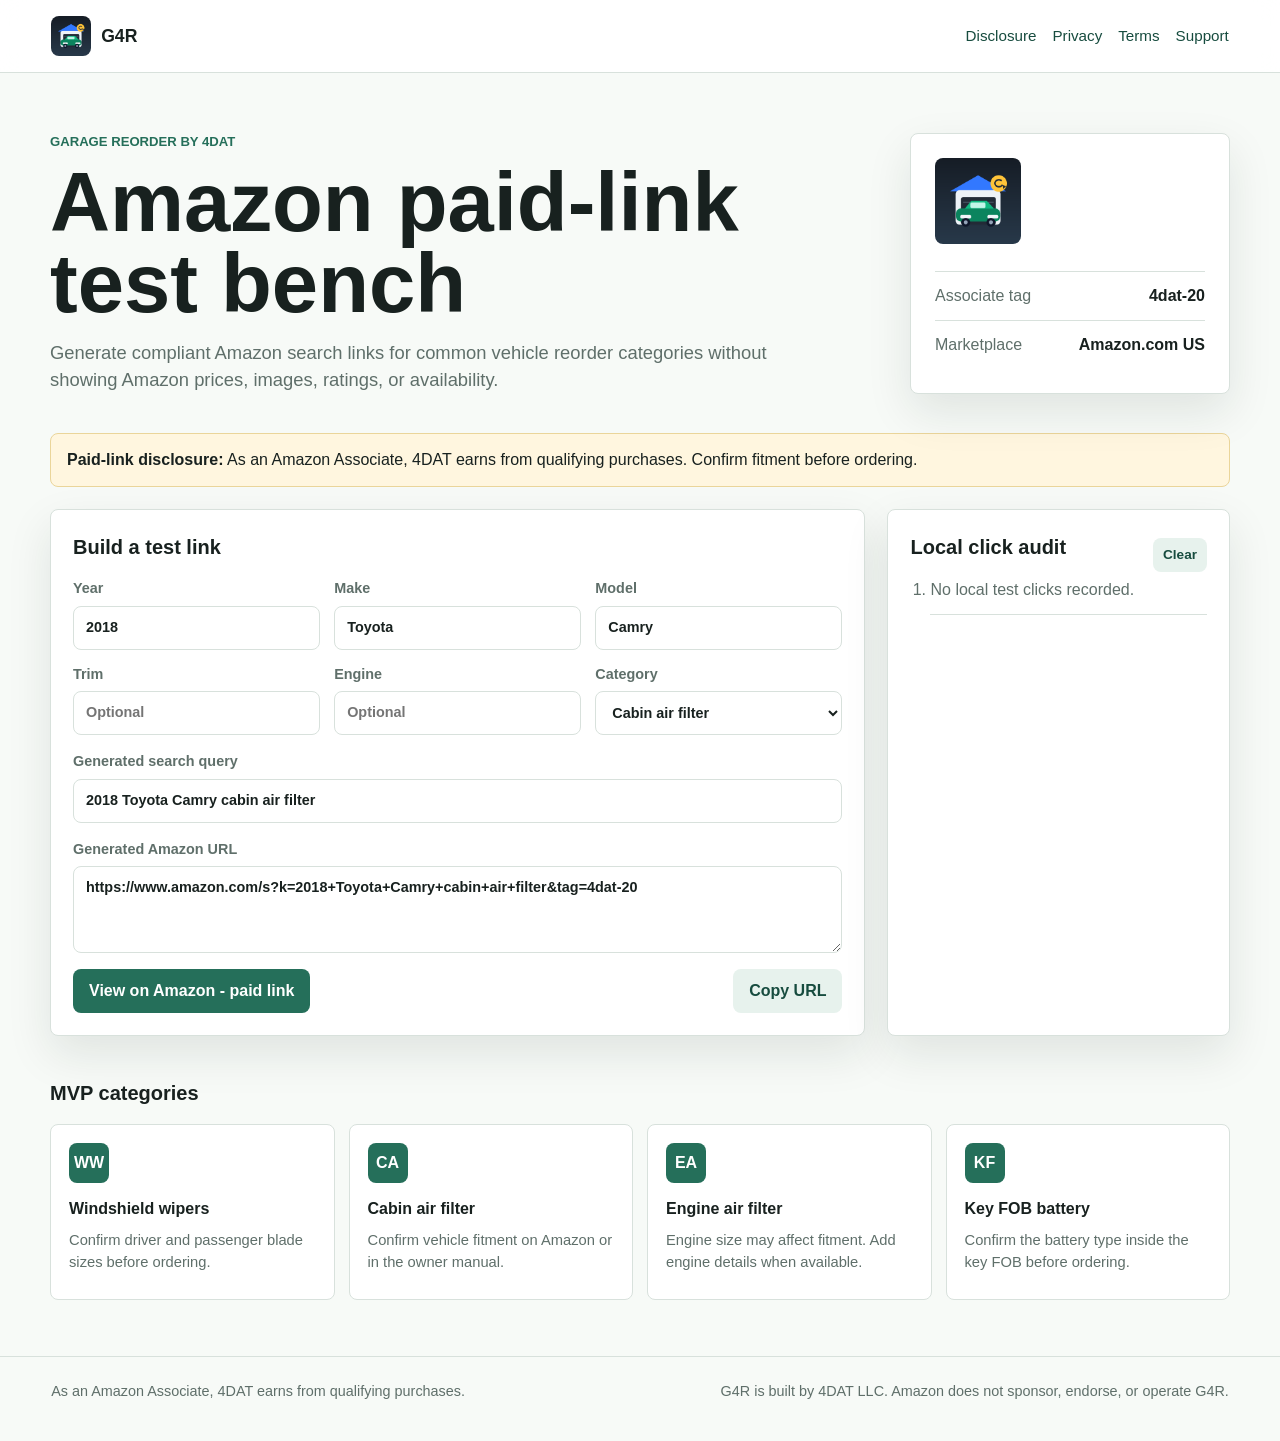
==== index.html @ 72e26c0c "Initial static website commit" ====
<!doctype html>
<html lang="en">
  <head>
    <meta charset="utf-8">
    <meta name="viewport" content="width=device-width, initial-scale=1">
    <title>G4R Amazon Link Tester</title>
    <meta name="description" content="Garage Reorder by 4DAT Amazon affiliate search-link tester.">
    <link rel="stylesheet" href="./styles.css">
  </head>
  <body>
    <header class="site-header">
      <a class="brand" href="./index.html" aria-label="G4R home">
        <img src="./assets/g4r-icon.png" alt="" width="40" height="40">
        <span>G4R</span>
      </a>
      <nav aria-label="Site">
        <a href="./affiliate-disclosure.html">Disclosure</a>
        <a href="./privacy.html">Privacy</a>
        <a href="./terms.html">Terms</a>
        <a href="./support.html">Support</a>
      </nav>
    </header>

    <main>
      <section class="hero">
        <div>
          <p class="eyebrow">Garage Reorder by 4DAT</p>
          <h1>Amazon paid-link test bench</h1>
          <p class="lede">Generate compliant Amazon search links for common vehicle reorder categories without showing Amazon prices, images, ratings, or availability.</p>
        </div>
        <div class="hero-panel" aria-label="Affiliate link standard">
          <img src="./assets/g4r-icon.png" alt="" width="86" height="86">
          <dl>
            <div>
              <dt>Associate tag</dt>
              <dd id="tagValue">4dat-20</dd>
            </div>
            <div>
              <dt>Marketplace</dt>
              <dd>Amazon.com US</dd>
            </div>
          </dl>
        </div>
      </section>

      <section class="notice" aria-label="Affiliate disclosure">
        <strong>Paid-link disclosure:</strong> As an Amazon Associate, 4DAT earns from qualifying purchases. Confirm fitment before ordering.
      </section>

      <section class="tester" aria-labelledby="tester-title">
        <div class="form-panel">
          <h2 id="tester-title">Build a test link</h2>
          <form id="linkForm">
            <div class="field-grid">
              <label>
                Year
                <input id="year" name="year" inputmode="numeric" autocomplete="off" value="2018">
              </label>
              <label>
                Make
                <input id="make" name="make" autocomplete="organization" value="Toyota">
              </label>
              <label>
                Model
                <input id="model" name="model" autocomplete="off" value="Camry">
              </label>
              <label>
                Trim
                <input id="trim" name="trim" autocomplete="off" placeholder="Optional">
              </label>
              <label>
                Engine
                <input id="engine" name="engine" autocomplete="off" placeholder="Optional">
              </label>
              <label>
                Category
                <select id="category" name="category">
                  <option value="windshieldWipers">Windshield wipers</option>
                  <option value="cabinAirFilter" selected>Cabin air filter</option>
                  <option value="engineAirFilter">Engine air filter</option>
                  <option value="keyFobBattery">Key FOB battery</option>
                </select>
              </label>
            </div>

            <label>
              Generated search query
              <input id="query" name="query" readonly>
            </label>

            <label>
              Generated Amazon URL
              <textarea id="urlOutput" name="urlOutput" readonly rows="3"></textarea>
            </label>

            <div class="actions">
              <button type="button" id="openLink">View on Amazon - paid link</button>
              <button type="button" class="secondary" id="copyLink">Copy URL</button>
            </div>
          </form>
        </div>

        <aside class="audit-panel" aria-labelledby="audit-title">
          <div class="panel-header">
            <h2 id="audit-title">Local click audit</h2>
            <button type="button" class="icon-button" id="clearLog" aria-label="Clear audit log">Clear</button>
          </div>
          <ol id="auditLog"></ol>
        </aside>
      </section>

      <section class="categories" aria-labelledby="categories-title">
        <h2 id="categories-title">MVP categories</h2>
        <div class="category-grid" id="categoryCards"></div>
      </section>
    </main>

    <footer>
      <p>As an Amazon Associate, 4DAT earns from qualifying purchases.</p>
      <p>G4R is built by 4DAT LLC. Amazon does not sponsor, endorse, or operate G4R.</p>
    </footer>

    <script src="./app.js"></script>
  </body>
</html>
---- styles.css ----
:root {
  color-scheme: light;
  --ink: #18211f;
  --muted: #5f6f6a;
  --line: #d8e1dc;
  --paper: #f7faf7;
  --panel: #ffffff;
  --accent: #256f5a;
  --accent-strong: #174c3f;
  --warn-bg: #fff6df;
  --warn-line: #ead59a;
  --shadow: 0 18px 45px rgba(21, 39, 33, 0.1);
}

* {
  box-sizing: border-box;
}

body {
  margin: 0;
  background: var(--paper);
  color: var(--ink);
  font-family: -apple-system, BlinkMacSystemFont, "Segoe UI", sans-serif;
  line-height: 1.5;
}

a {
  color: var(--accent-strong);
  text-decoration: none;
}

a:hover {
  text-decoration: underline;
}

.site-header {
  display: flex;
  align-items: center;
  justify-content: space-between;
  gap: 24px;
  padding: 16px clamp(18px, 4vw, 56px);
  border-bottom: 1px solid var(--line);
  background: rgba(255, 255, 255, 0.9);
  position: sticky;
  top: 0;
  z-index: 5;
  backdrop-filter: blur(12px);
}

.brand {
  display: inline-flex;
  align-items: center;
  gap: 10px;
  color: var(--ink);
  font-weight: 800;
  font-size: 1.1rem;
}

.brand img,
.hero-panel img {
  border-radius: 8px;
}

nav {
  display: flex;
  flex-wrap: wrap;
  gap: 16px;
  font-size: 0.95rem;
}

main {
  width: min(1180px, calc(100% - 32px));
  margin: 0 auto;
}

.hero {
  min-height: 360px;
  display: grid;
  grid-template-columns: minmax(0, 1fr) 320px;
  gap: 36px;
  align-items: center;
  padding: 48px 0 28px;
}

.eyebrow {
  margin: 0 0 10px;
  color: var(--accent);
  font-weight: 800;
  text-transform: uppercase;
  letter-spacing: 0;
  font-size: 0.82rem;
}

h1,
h2,
p {
  margin-top: 0;
}

h1 {
  max-width: 760px;
  margin-bottom: 14px;
  font-size: clamp(2.4rem, 7vw, 5.2rem);
  line-height: 0.98;
  letter-spacing: 0;
}

h2 {
  margin-bottom: 16px;
  font-size: 1.25rem;
  letter-spacing: 0;
}

.lede {
  max-width: 720px;
  margin-bottom: 0;
  color: var(--muted);
  font-size: 1.15rem;
}

.hero-panel,
.form-panel,
.audit-panel {
  background: var(--panel);
  border: 1px solid var(--line);
  border-radius: 8px;
  box-shadow: var(--shadow);
}

.hero-panel {
  padding: 24px;
}

dl {
  margin: 20px 0 0;
}

.hero-panel div {
  display: flex;
  justify-content: space-between;
  gap: 20px;
  padding: 12px 0;
  border-top: 1px solid var(--line);
}

dt {
  color: var(--muted);
}

dd {
  margin: 0;
  font-weight: 800;
}

.notice {
  padding: 14px 16px;
  margin-bottom: 22px;
  background: var(--warn-bg);
  border: 1px solid var(--warn-line);
  border-radius: 8px;
}

.tester {
  display: grid;
  grid-template-columns: minmax(0, 1fr) minmax(300px, 0.42fr);
  gap: 22px;
}

.form-panel,
.audit-panel {
  padding: 22px;
}

form {
  display: grid;
  gap: 16px;
}

.field-grid {
  display: grid;
  grid-template-columns: repeat(3, minmax(0, 1fr));
  gap: 14px;
}

label {
  display: grid;
  gap: 6px;
  color: var(--muted);
  font-size: 0.9rem;
  font-weight: 700;
}

input,
select,
textarea {
  width: 100%;
  min-height: 44px;
  border: 1px solid var(--line);
  border-radius: 8px;
  padding: 10px 12px;
  color: var(--ink);
  background: #fff;
  font: inherit;
}

textarea {
  resize: vertical;
}

input:focus,
select:focus,
textarea:focus {
  outline: 3px solid rgba(37, 111, 90, 0.18);
  border-color: var(--accent);
}

.actions,
.panel-header {
  display: flex;
  align-items: center;
  gap: 12px;
  justify-content: space-between;
}

button {
  min-height: 44px;
  border: 0;
  border-radius: 8px;
  padding: 0 16px;
  color: #fff;
  background: var(--accent);
  font: inherit;
  font-weight: 800;
  cursor: pointer;
}

button:hover {
  background: var(--accent-strong);
}

.secondary,
.icon-button {
  color: var(--accent-strong);
  background: #e7f2ed;
}

.secondary:hover,
.icon-button:hover {
  background: #d6e8e0;
}

.icon-button {
  min-height: 34px;
  padding: 0 10px;
  font-size: 0.85rem;
}

#auditLog {
  display: grid;
  gap: 12px;
  margin: 0;
  padding-left: 20px;
}

#auditLog li {
  padding-bottom: 12px;
  border-bottom: 1px solid var(--line);
  color: var(--muted);
}

#auditLog code {
  display: block;
  margin-top: 4px;
  overflow-wrap: anywhere;
  color: var(--ink);
  font-size: 0.78rem;
}

.categories {
  padding: 42px 0 56px;
}

.category-grid {
  display: grid;
  grid-template-columns: repeat(4, minmax(0, 1fr));
  gap: 14px;
}

.category-card {
  min-height: 176px;
  padding: 18px;
  background: #fff;
  border: 1px solid var(--line);
  border-radius: 8px;
}

.category-card strong {
  display: block;
  margin-bottom: 8px;
  font-size: 1rem;
}

.category-card p {
  margin-bottom: 0;
  color: var(--muted);
  font-size: 0.92rem;
}

.category-card .symbol {
  display: grid;
  place-items: center;
  width: 40px;
  height: 40px;
  margin-bottom: 14px;
  border-radius: 8px;
  color: #fff;
  background: var(--accent);
  font-weight: 900;
}

footer {
  display: flex;
  justify-content: space-between;
  gap: 24px;
  padding: 24px clamp(18px, 4vw, 56px);
  border-top: 1px solid var(--line);
  color: var(--muted);
  font-size: 0.9rem;
}

.policy {
  max-width: 820px;
  padding: 46px 0 64px;
}

.policy h1 {
  font-size: clamp(2rem, 5vw, 3.6rem);
}

.policy section {
  margin-top: 28px;
}

@media (max-width: 860px) {
  .site-header,
  footer,
  .actions {
    align-items: flex-start;
    flex-direction: column;
  }

  .hero,
  .tester {
    grid-template-columns: 1fr;
  }

  .field-grid,
  .category-grid {
    grid-template-columns: 1fr 1fr;
  }
}

@media (max-width: 560px) {
  .field-grid,
  .category-grid {
    grid-template-columns: 1fr;
  }

  button {
    width: 100%;
  }
}
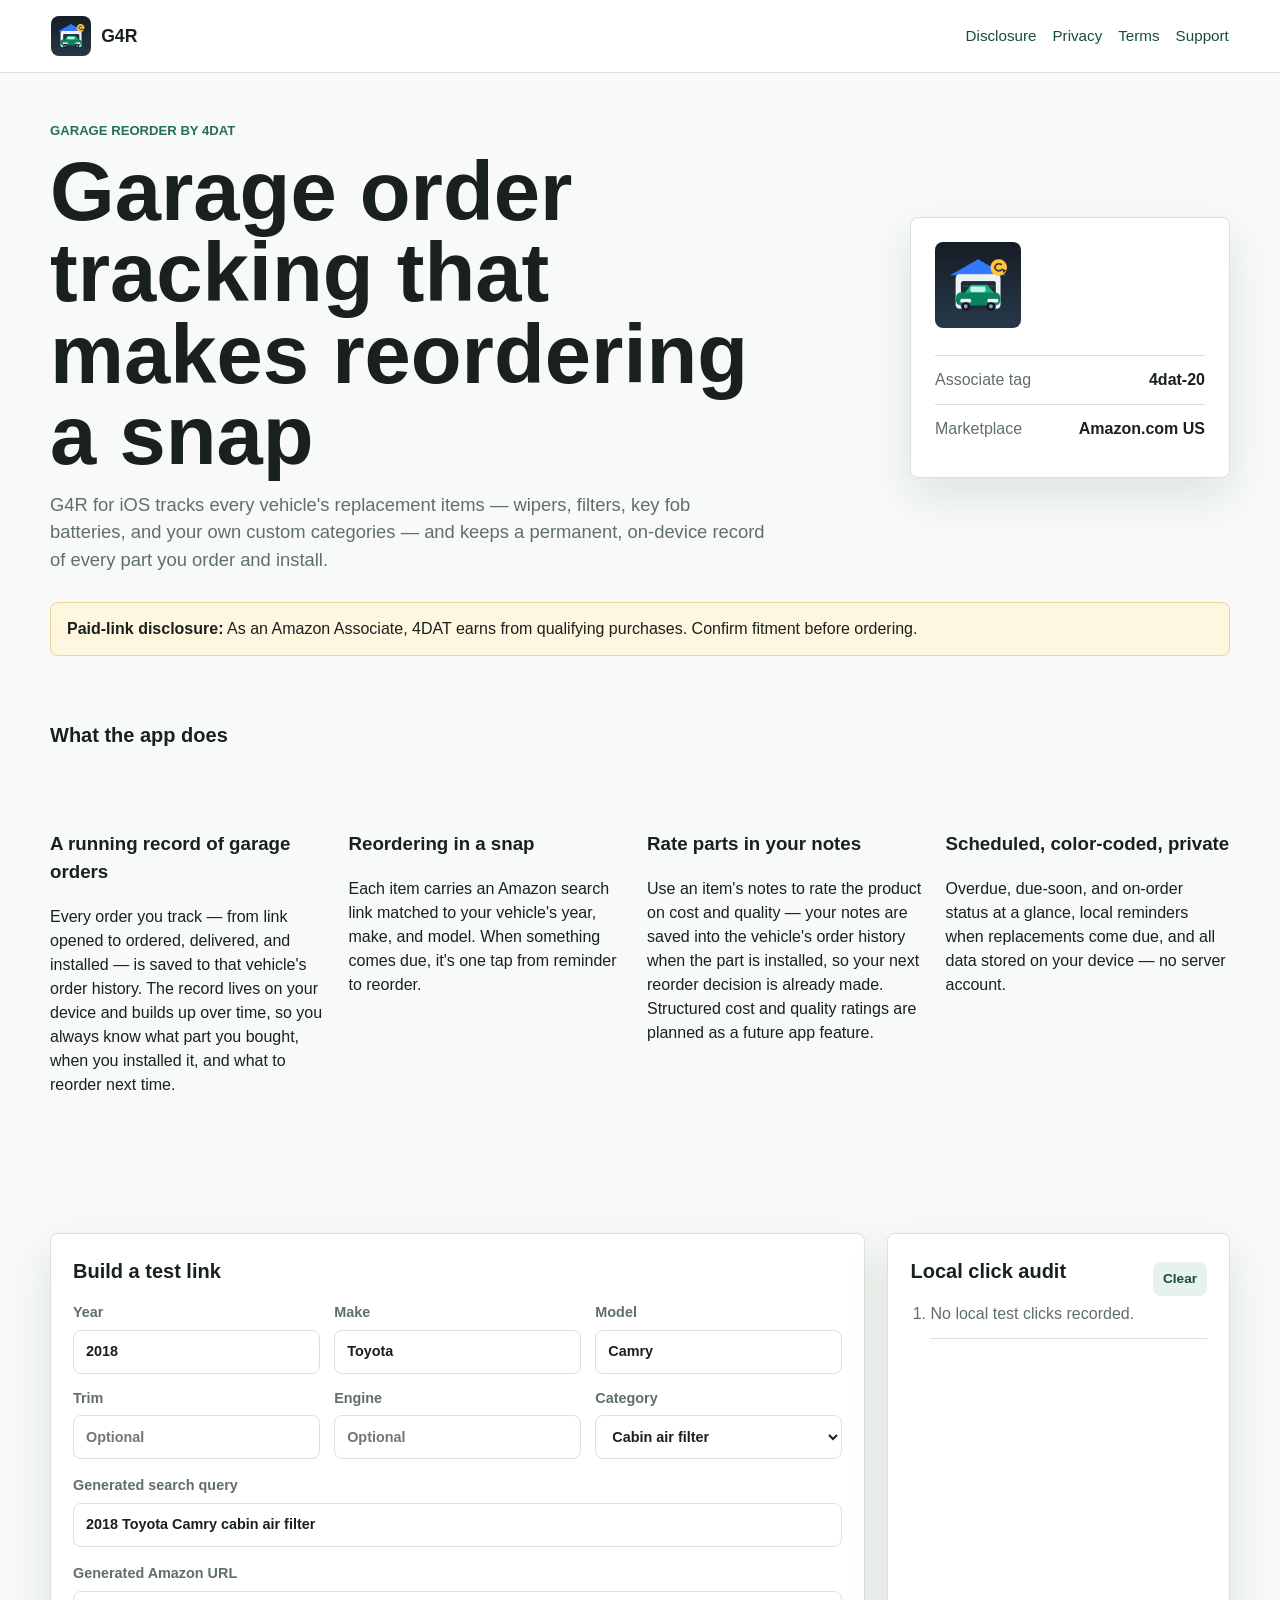
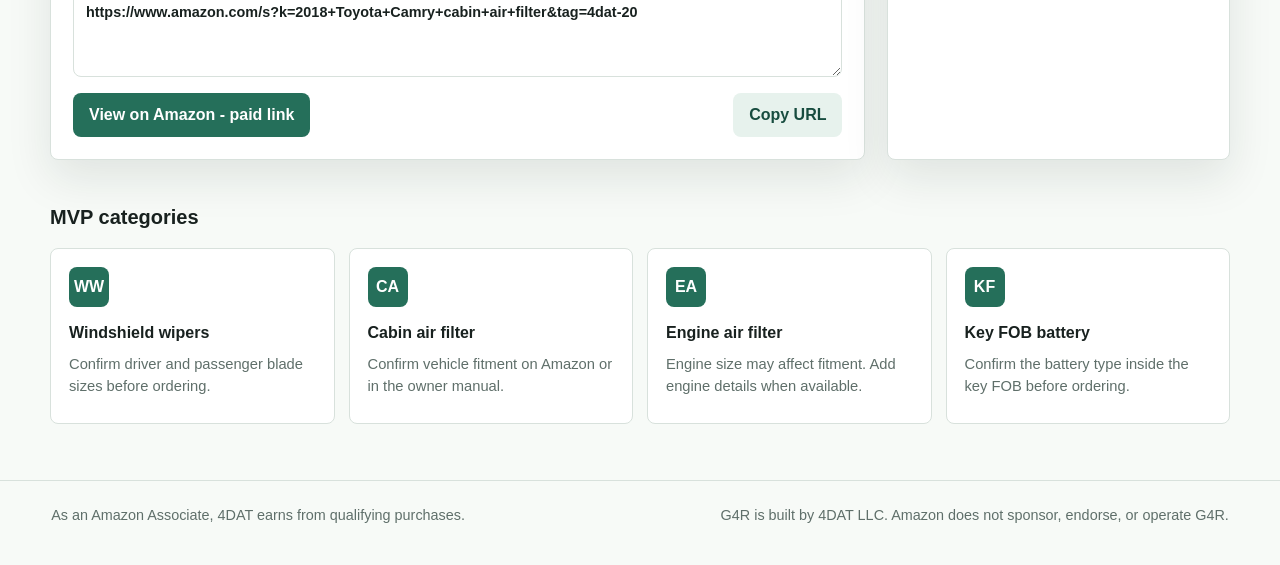
==== commit a708351e: "Reposition site as garage order tracking app with order history and notes ratings Co-Authored-By: Cl" ====
--- a/index.html
+++ b/index.html
@@ -3,8 +3,8 @@
   <head>
     <meta charset="utf-8">
     <meta name="viewport" content="width=device-width, initial-scale=1">
-    <title>G4R Amazon Link Tester</title>
-    <meta name="description" content="Garage Reorder by 4DAT Amazon affiliate search-link tester.">
+    <title>G4R — Garage Order Tracking</title>
+    <meta name="description" content="Garage Reorder (G4R) is a garage order tracking app for iOS that keeps a running record of the parts you order and install on every vehicle — and makes reordering a snap.">
     <link rel="stylesheet" href="./styles.css">
   </head>
   <body>
@@ -25,8 +25,8 @@
       <section class="hero">
         <div>
           <p class="eyebrow">Garage Reorder by 4DAT</p>
-          <h1>Amazon paid-link test bench</h1>
-          <p class="lede">Generate compliant Amazon search links for common vehicle reorder categories without showing Amazon prices, images, ratings, or availability.</p>
+          <h1>Garage order tracking that makes reordering a snap</h1>
+          <p class="lede">G4R for iOS tracks every vehicle's replacement items — wipers, filters, key fob batteries, and your own custom categories — and keeps a permanent, on-device record of every part you order and install.</p>
         </div>
         <div class="hero-panel" aria-label="Affiliate link standard">
           <img src="./assets/g4r-icon.png" alt="" width="86" height="86">
@@ -45,6 +45,28 @@
 
       <section class="notice" aria-label="Affiliate disclosure">
         <strong>Paid-link disclosure:</strong> As an Amazon Associate, 4DAT earns from qualifying purchases. Confirm fitment before ordering.
+      </section>
+
+      <section class="categories" aria-labelledby="features-title">
+        <h2 id="features-title">What the app does</h2>
+        <div class="category-grid">
+          <article class="policy">
+            <h3>A running record of garage orders</h3>
+            <p>Every order you track — from link opened to ordered, delivered, and installed — is saved to that vehicle's order history. The record lives on your device and builds up over time, so you always know what part you bought, when you installed it, and what to reorder next time.</p>
+          </article>
+          <article class="policy">
+            <h3>Reordering in a snap</h3>
+            <p>Each item carries an Amazon search link matched to your vehicle's year, make, and model. When something comes due, it's one tap from reminder to reorder.</p>
+          </article>
+          <article class="policy">
+            <h3>Rate parts in your notes</h3>
+            <p>Use an item's notes to rate the product on cost and quality — your notes are saved into the vehicle's order history when the part is installed, so your next reorder decision is already made. Structured cost and quality ratings are planned as a future app feature.</p>
+          </article>
+          <article class="policy">
+            <h3>Scheduled, color-coded, private</h3>
+            <p>Overdue, due-soon, and on-order status at a glance, local reminders when replacements come due, and all data stored on your device — no server account.</p>
+          </article>
+        </div>
       </section>
 
       <section class="tester" aria-labelledby="tester-title">
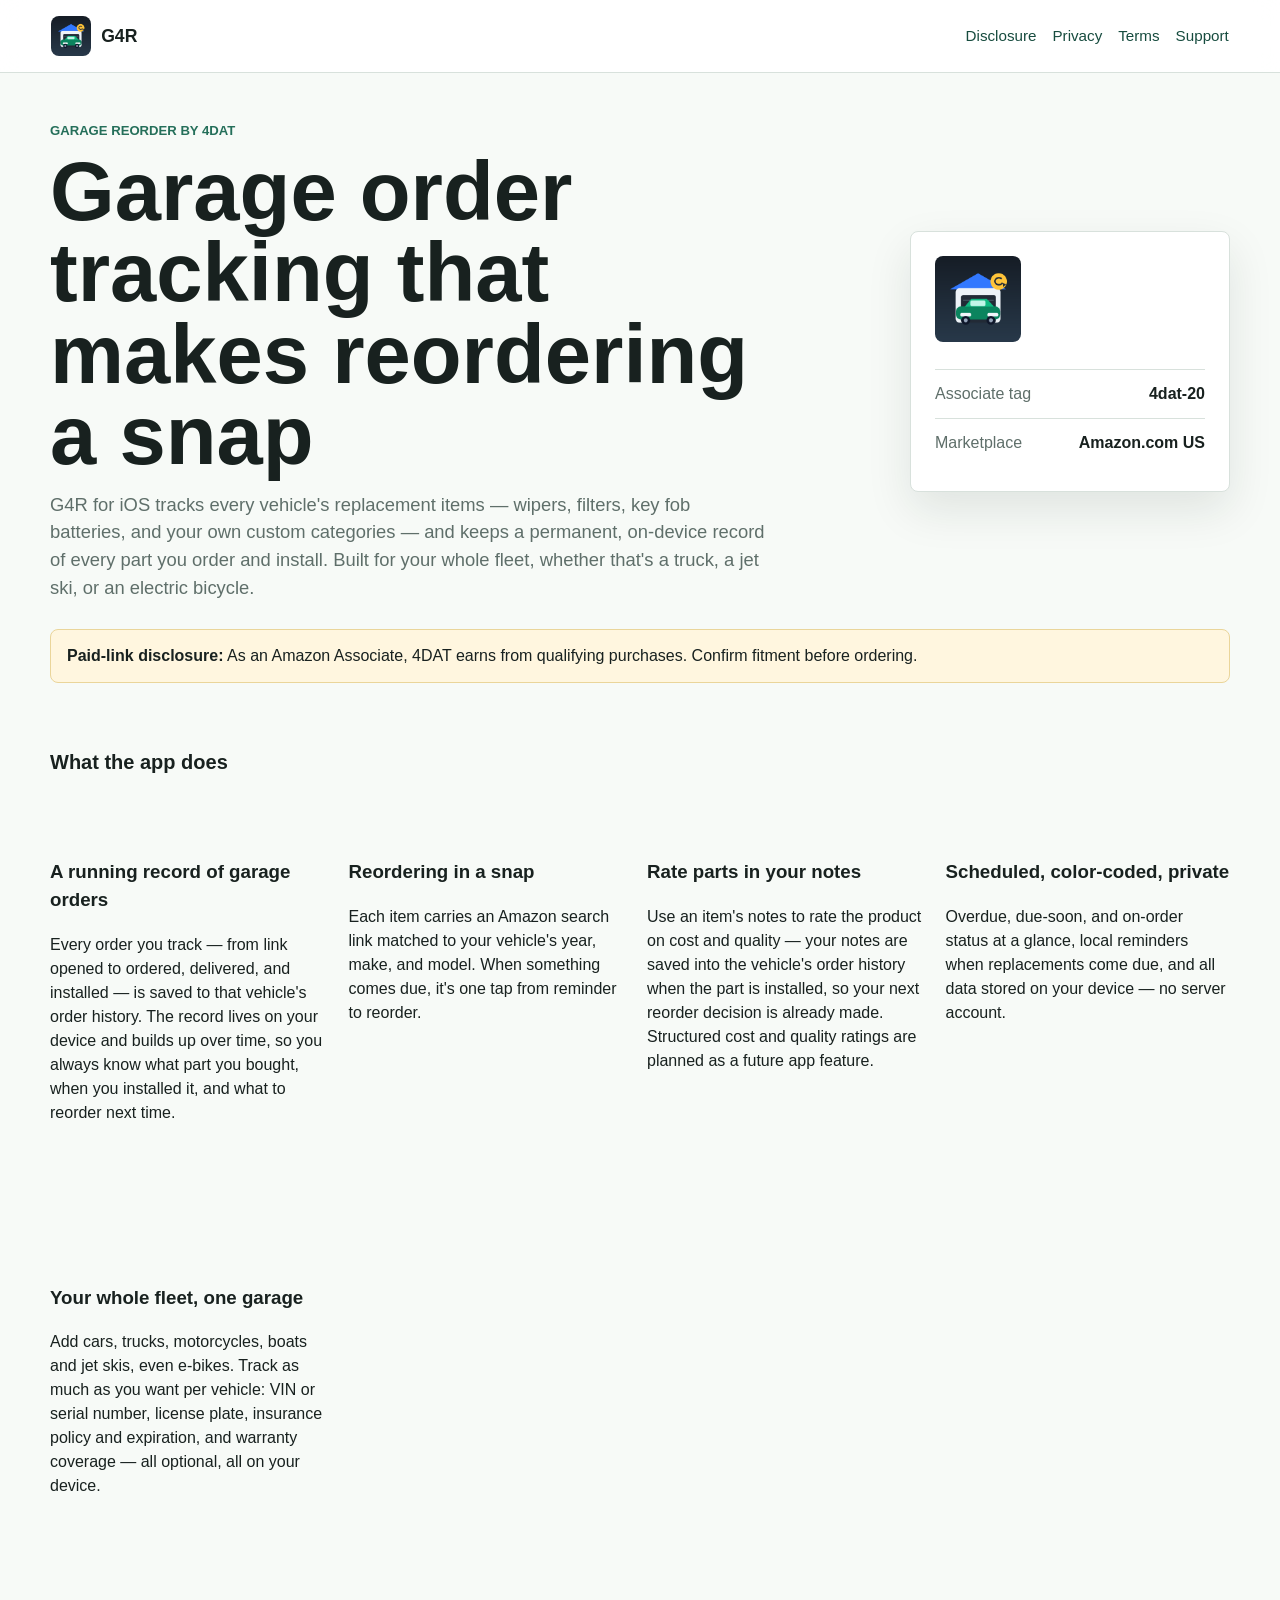
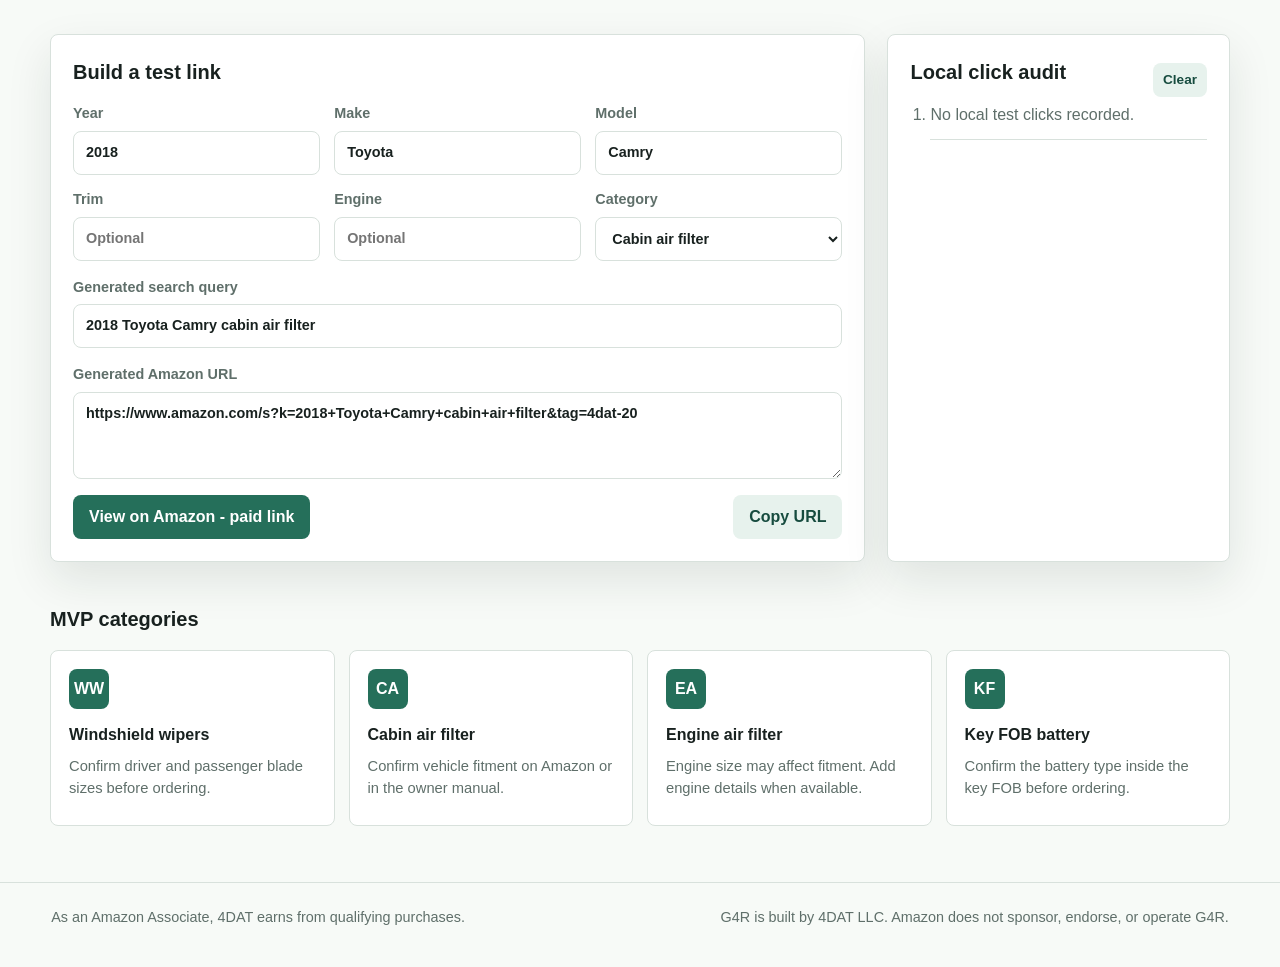
==== commit e447f1ac: "Reposition site as garage order tracking app and add fleet coverage Co-Authored-By: Claude Fable 5 <" ====
--- a/index.html
+++ b/index.html
@@ -26,7 +26,7 @@
         <div>
           <p class="eyebrow">Garage Reorder by 4DAT</p>
           <h1>Garage order tracking that makes reordering a snap</h1>
-          <p class="lede">G4R for iOS tracks every vehicle's replacement items — wipers, filters, key fob batteries, and your own custom categories — and keeps a permanent, on-device record of every part you order and install.</p>
+          <p class="lede">G4R for iOS tracks every vehicle's replacement items — wipers, filters, key fob batteries, and your own custom categories — and keeps a permanent, on-device record of every part you order and install. Built for your whole fleet, whether that's a truck, a jet ski, or an electric bicycle.</p>
         </div>
         <div class="hero-panel" aria-label="Affiliate link standard">
           <img src="./assets/g4r-icon.png" alt="" width="86" height="86">
@@ -65,6 +65,10 @@
           <article class="policy">
             <h3>Scheduled, color-coded, private</h3>
             <p>Overdue, due-soon, and on-order status at a glance, local reminders when replacements come due, and all data stored on your device — no server account.</p>
+          </article>
+          <article class="policy">
+            <h3>Your whole fleet, one garage</h3>
+            <p>Add cars, trucks, motorcycles, boats and jet skis, even e-bikes. Track as much as you want per vehicle: VIN or serial number, license plate, insurance policy and expiration, and warranty coverage — all optional, all on your device.</p>
           </article>
         </div>
       </section>
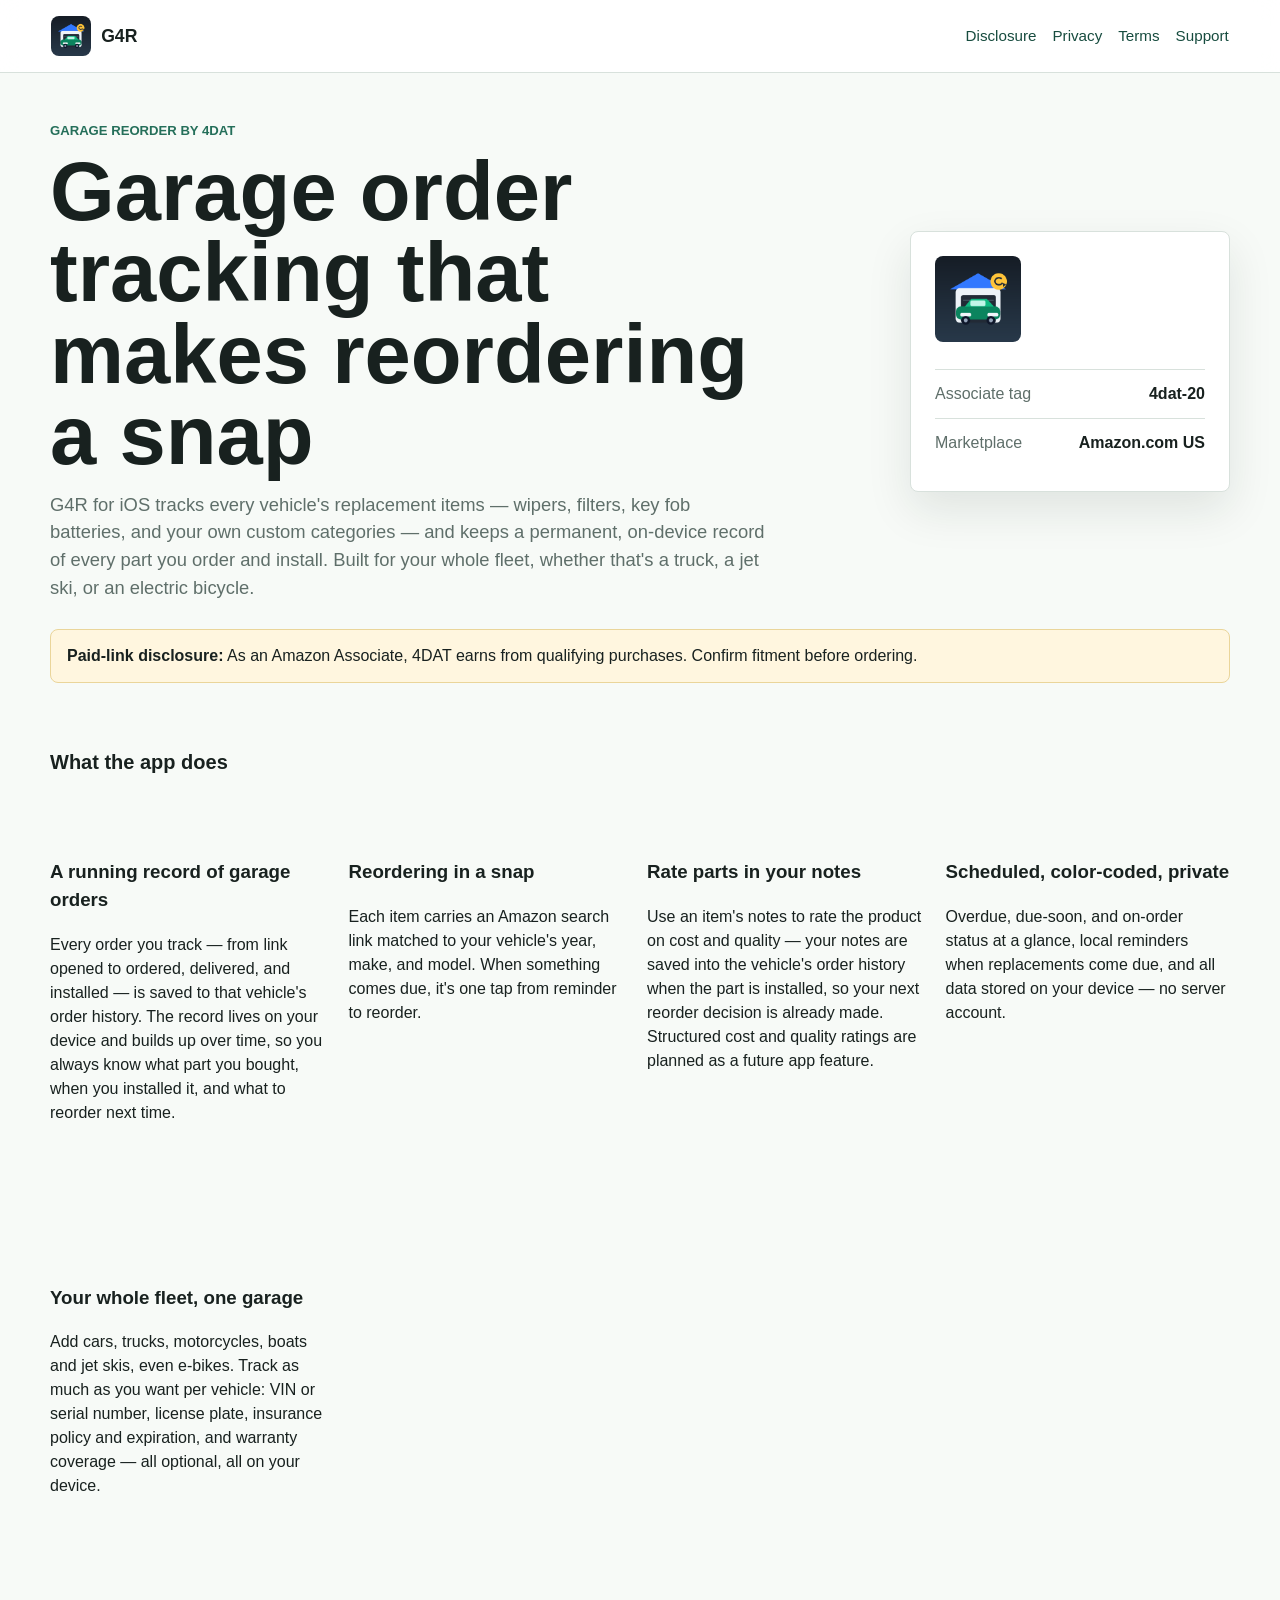
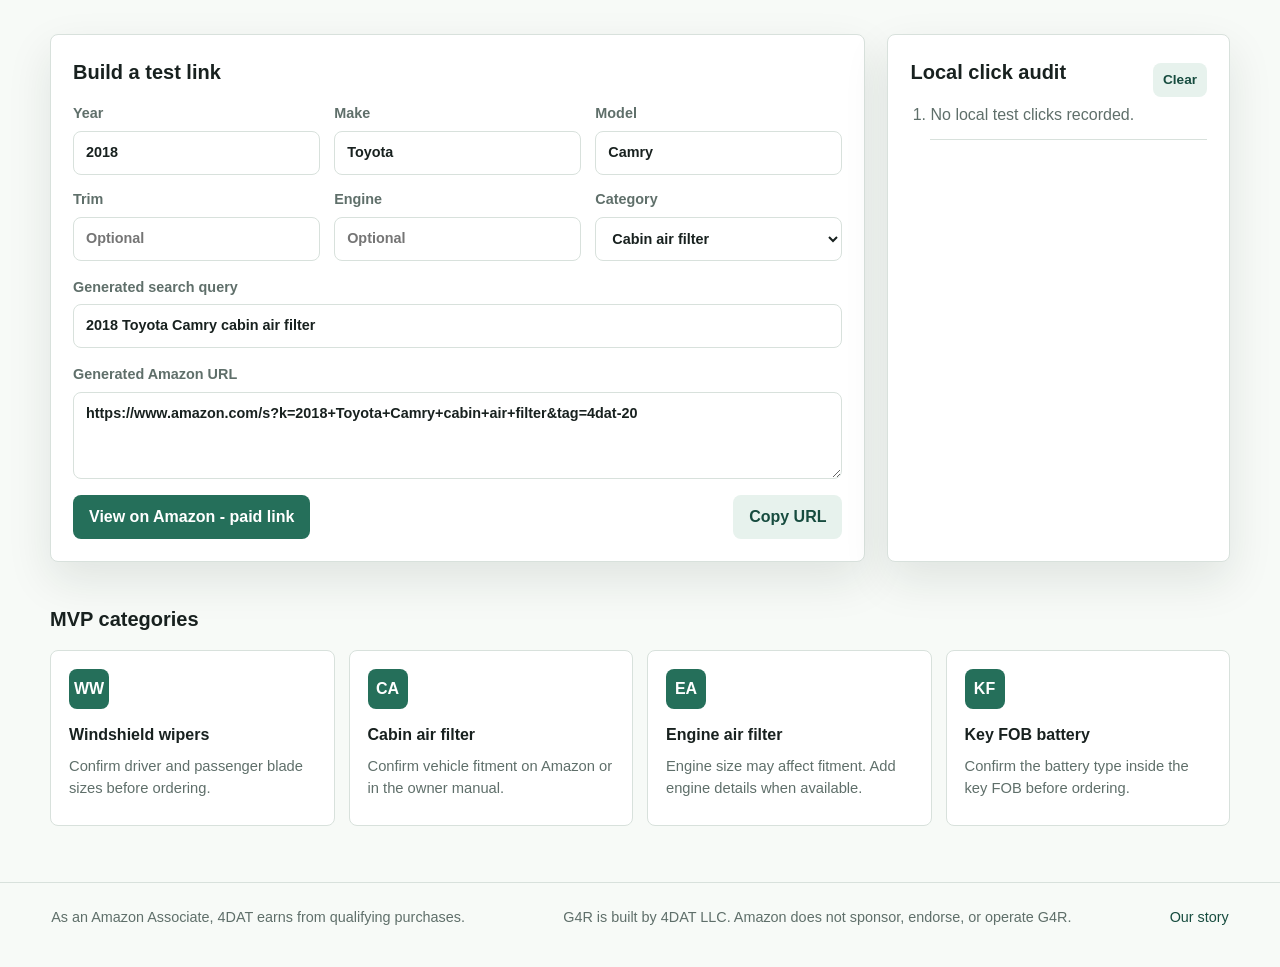
==== commit 884c9085: "g4r web: shared 4DAT story page Co-Authored-By: Claude Opus 5 <noreply@anthropic.com>" ====
--- a/index.html
+++ b/index.html
@@ -144,6 +144,7 @@
     <footer>
       <p>As an Amazon Associate, 4DAT earns from qualifying purchases.</p>
       <p>G4R is built by 4DAT LLC. Amazon does not sponsor, endorse, or operate G4R.</p>
+      <p><a href="/story">Our story</a></p>
     </footer>
 
     <script src="./app.js"></script>
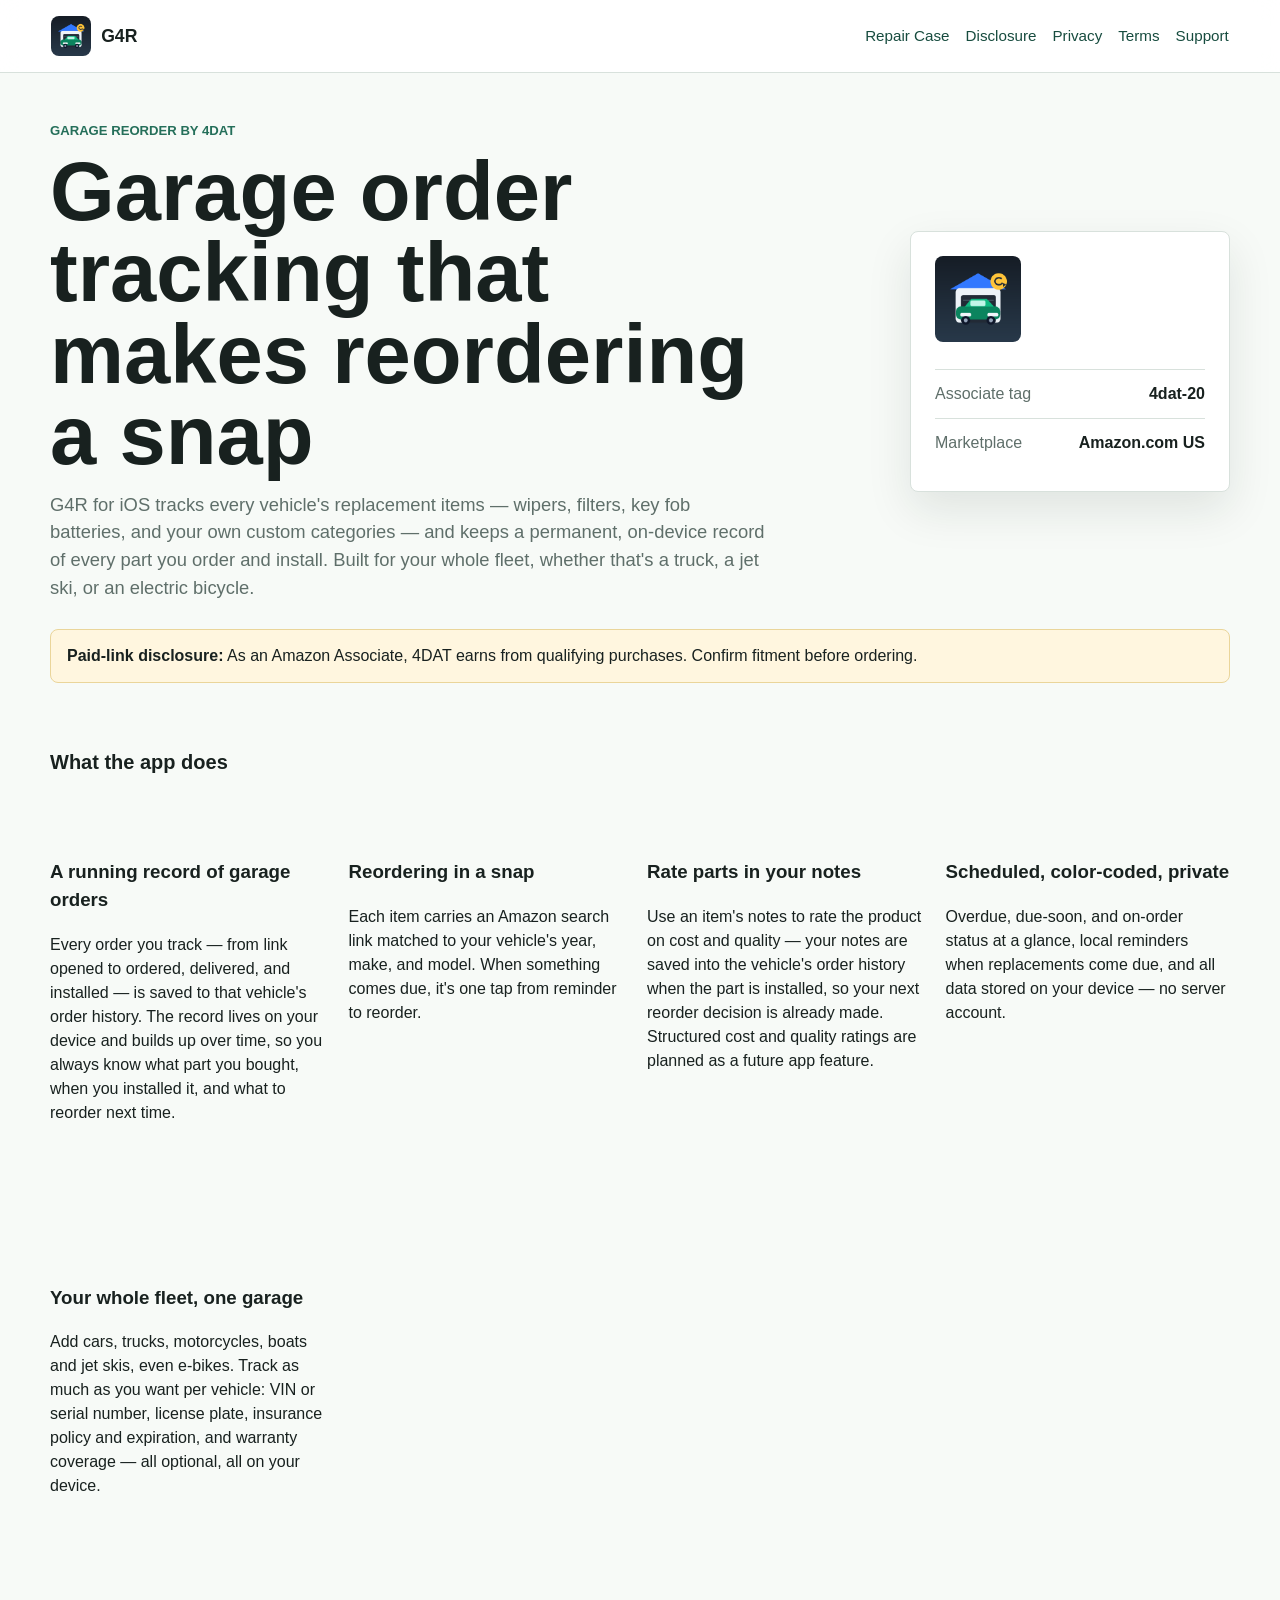
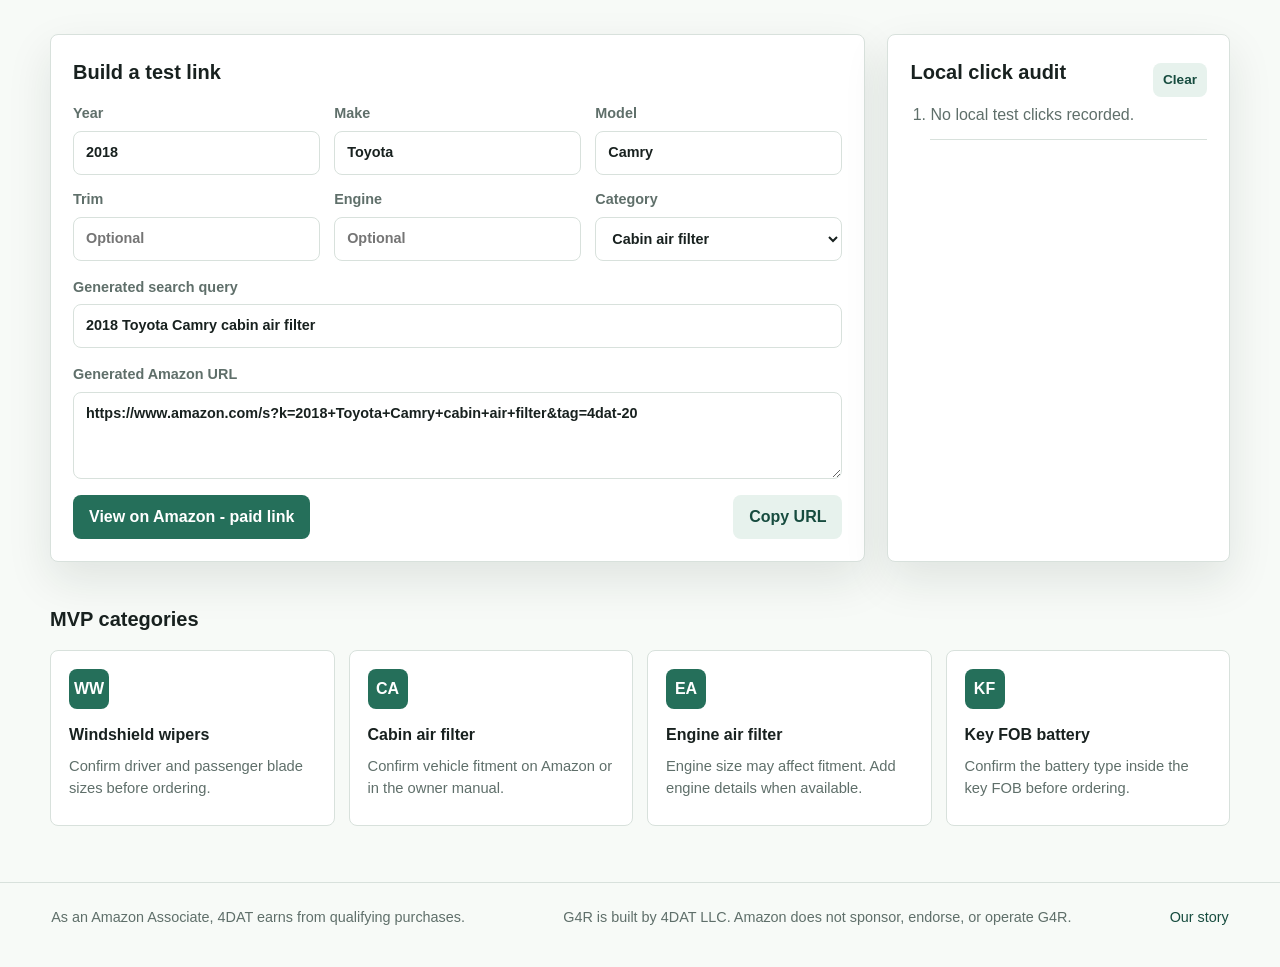
==== commit 23048ce6: "Repair Case: client-only decide/source/quote/fix/track page with curated 3-option fitment, simple mo" ====
--- a/index.html
+++ b/index.html
@@ -14,6 +14,7 @@
         <span>G4R</span>
       </a>
       <nav aria-label="Site">
+        <a href="./repair-case.html">Repair Case</a>
         <a href="./affiliate-disclosure.html">Disclosure</a>
         <a href="./privacy.html">Privacy</a>
         <a href="./terms.html">Terms</a>
